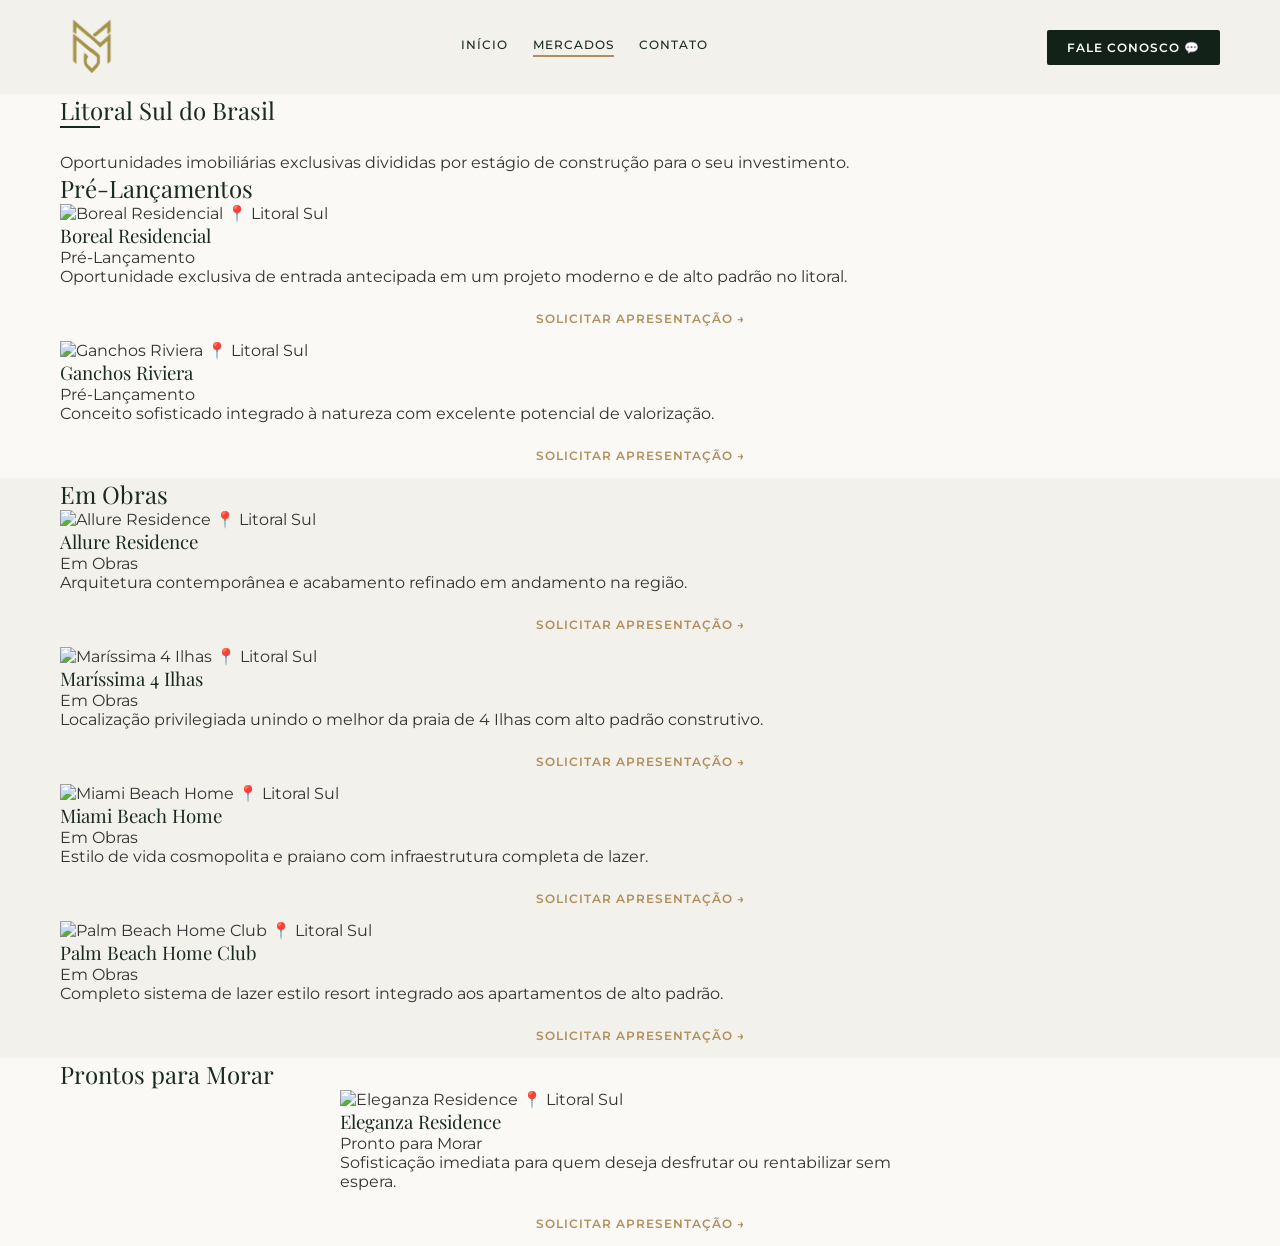
==== litoral-sul.html @ 31ba8c6b "litoral-sul.html" ====
<!DOCTYPE html>
<html lang="pt-BR">
<head>
    <meta charset="UTF-8">
    <meta name="viewport" content="width=device-width, initial-scale=1.0">
    <title>Litoral Sul do Brasil | Santa Mali</title>
    <link href="https://fonts.googleapis.com/css2?family=Playfair+Display:ital,wght@0,400;0,600;1,400&family=Montserrat:wght@400;500;600&display=swap" rel="stylesheet">
    <link rel="stylesheet" href="style.css">
</head>
<body>

    <!-- CABEÇALHO -->
    <header class="navbar">
        <div class="container nav-container">
            <a href="index.html"><img src="logo-novo.png" alt="Santa Mali" class="logo"></a>
            <nav class="nav-links">
                <a href="index.html">INÍCIO</a>
                <a href="#" class="active">MERCADOS</a>
                <a href="#formulario">CONTATO</a>
            </nav>
            <a href="https://wa.me/5511999999999" target="_blank" class="btn-dark btn-small">FALE CONOSCO 💬</a>
        </div>
    </header>

    <!-- TÍTULO DA PÁGINA -->
    <section class="pagina-header">
        <div class="container">
            <h1>Litoral Sul do Brasil</h1>
            <hr class="linha-curta">
            <p>Oportunidades imobiliárias exclusivas divididas por estágio de construção para o seu investimento.</p>
        </div>
    </section>

    <!-- CATEGORIA: PRÉ-LANÇAMENTOS -->
    <section class="empreendimentos-section">
        <div class="container">
            <h2 class="categoria-titulo">Pré-Lançamentos</h2>
            <div class="empreendimentos-grid">
                
                <!-- Boreal Residencial -->
                <div class="empreendimento-card">
                    <div class="empreendimento-img-wrapper">
                        <img src="boreal-residencial.jpg" alt="Boreal Residencial">
                        <span class="tag-localizacao">📍 Litoral Sul</span>
                    </div>
                    <div class="empreendimento-info">
                        <h3>Boreal Residencial</h3>
                        <p class="subtitulo-local">Pré-Lançamento</p>
                        <p class="descricao">Oportunidade exclusiva de entrada antecipada em um projeto moderno e de alto padrão no litoral.</p>
                        <a href="https://wa.me/5511999999999" target="_blank" class="btn-outline btn-full">SOLICITAR APRESENTAÇÃO →</a>
                    </div>
                </div>

                <!-- Ganchos Riviera -->
                <div class="empreendimento-card">
                    <div class="empreendimento-img-wrapper">
                        <img src="ganchos-riviera.jpg" alt="Ganchos Riviera">
                        <span class="tag-localizacao">📍 Litoral Sul</span>
                    </div>
                    <div class="empreendimento-info">
                        <h3>Ganchos Riviera</h3>
                        <p class="subtitulo-local">Pré-Lançamento</p>
                        <p class="descricao">Conceito sofisticado integrado à natureza com excelente potencial de valorização.</p>
                        <a href="https://wa.me/5511999999999" target="_blank" class="btn-outline btn-full">SOLICITAR APRESENTAÇÃO →</a>
                    </div>
                </div>

            </div>
        </div>
    </section>

    <!-- CATEGORIA: EM OBRAS -->
    <section class="empreendimentos-section" style="background-color: #f3f1eb;">
        <div class="container">
            <h2 class="categoria-titulo">Em Obras</h2>
            <div class="empreendimentos-grid">
                
                <!-- Allure Residence -->
                <div class="empreendimento-card">
                    <div class="empreendimento-img-wrapper">
                        <img src="allure-residence.jpg" alt="Allure Residence">
                        <span class="tag-localizacao">📍 Litoral Sul</span>
                    </div>
                    <div class="empreendimento-info">
                        <h3>Allure Residence</h3>
                        <p class="subtitulo-local">Em Obras</p>
                        <p class="descricao">Arquitetura contemporânea e acabamento refinado em andamento na região.</p>
                        <a href="https://wa.me/5511999999999" target="_blank" class="btn-outline btn-full">SOLICITAR APRESENTAÇÃO →</a>
                    </div>
                </div>

                <!-- Maríssima 4 Ilhas -->
                <div class="empreendimento-card">
                    <div class="empreendimento-img-wrapper">
                        <img src="marissima-4-ilhas.jpg" alt="Maríssima 4 Ilhas">
                        <span class="tag-localizacao">📍 Litoral Sul</span>
                    </div>
                    <div class="empreendimento-info">
                        <h3>Maríssima 4 Ilhas</h3>
                        <p class="subtitulo-local">Em Obras</p>
                        <p class="descricao">Localização privilegiada unindo o melhor da praia de 4 Ilhas com alto padrão construtivo.</p>
                        <a href="https://wa.me/5511999999999" target="_blank" class="btn-outline btn-full">SOLICITAR APRESENTAÇÃO →</a>
                    </div>
                </div>

                <!-- Miami Beach Home -->
                <div class="empreendimento-card">
                    <div class="empreendimento-img-wrapper">
                        <img src="miami-beach-home.jpg" alt="Miami Beach Home">
                        <span class="tag-localizacao">📍 Litoral Sul</span>
                    </div>
                    <div class="empreendimento-info">
                        <h3>Miami Beach Home</h3>
                        <p class="subtitulo-local">Em Obras</p>
                        <p class="descricao">Estilo de vida cosmopolita e praiano com infraestrutura completa de lazer.</p>
                        <a href="https://wa.me/5511999999999" target="_blank" class="btn-outline btn-full">SOLICITAR APRESENTAÇÃO →</a>
                    </div>
                </div>

                <!-- Palm Beach Home Club -->
                <div class="empreendimento-card">
                    <div class="empreendimento-img-wrapper">
                        <img src="palm-beach-home-club.jpg" alt="Palm Beach Home Club">
                        <span class="tag-localizacao">📍 Litoral Sul</span>
                    </div>
                    <div class="empreendimento-info">
                        <h3>Palm Beach Home Club</h3>
                        <p class="subtitulo-local">Em Obras</p>
                        <p class="descricao">Completo sistema de lazer estilo resort integrado aos apartamentos de alto padrão.</p>
                        <a href="https://wa.me/5511999999999" target="_blank" class="btn-outline btn-full">SOLICITAR APRESENTAÇÃO →</a>
                    </div>
                </div>

            </div>
        </div>
    </section>

    <!-- CATEGORIA: PRONTOS PARA MORAR -->
    <section class="empreendimentos-section">
        <div class="container">
            <h2 class="categoria-titulo">Prontos para Morar</h2>
            <div class="empreendimentos-grid" style="max-width: 600px; margin: 0 auto;">
                
                <!-- Eleganza Residence -->
                <div class="empreendimento-card">
                    <div class="empreendimento-img-wrapper">
                        <img src="eleganza-residence.jpg" alt="Eleganza Residence">
                        <span class="tag-localizacao">📍 Litoral Sul</span>
                    </div>
                    <div class="empreendimento-info">
                        <h3>Eleganza Residence</h3>
                        <p class="subtitulo-local">Pronto para Morar</p>
                        <p class="descricao">Sofisticação imediata para quem deseja desfrutar ou rentabilizar sem espera.</p>
                        <a href="https://wa.me/5511999999999" target="_blank" class="btn-outline btn-full">SOLICITAR APRESENTAÇÃO →</a>
                    </div>
                </div>

            </div>
        </div>
    </section>

</body>
</html>
---- style.css ----
/* --- RESET E VARIÁVEIS --- */
:root {
    --verde-escuro: #122219;
    --dourado: #b18e5a;
    --bege-claro: #f3f1eb;
    --bege-fundo: #faf9f6;
    --texto-escuro: #192a20;
    --texto-cinza: #333333;
    --branco: #ffffff;
}

html {
    scroll-behavior: smooth;
}

* {
    margin: 0;
    padding: 0;
    box-sizing: border-box;
}

body {
    font-family: 'Montserrat', sans-serif;
    background-color: var(--bege-fundo);
    color: var(--texto-cinza);
    overflow-x: hidden;
}

h1, h2, h3, h4 {
    font-family: 'Playfair Display', serif;
    color: var(--texto-escuro);
    font-weight: normal;
}

.container {
    max-width: 1200px;
    margin: 0 auto;
    padding: 0 20px;
}

/* --- BARRA SUPERIOR --- */
.top-bar {
    background-color: var(--verde-escuro);
    color: var(--branco);
    text-align: center;
    padding: 10px;
    font-size: 11px;
    letter-spacing: 0.5px;
}
.icon-globe { color: var(--dourado); margin-right: 5px; }
.destaque-top { border-bottom: 1px solid var(--dourado); }

/* --- MENU (NAVBAR) --- */
.navbar {
    background-color: var(--bege-claro);
    padding: 15px 0;
}
.nav-container {
    display: flex;
    justify-content: space-between;
    align-items: center;
}
.logo { 
    height: 60px;
    width: auto;
}
.nav-links {
    display: flex;
    gap: 25px;
}
.nav-links a {
    text-decoration: none;
    color: var(--texto-escuro);
    font-size: 12px;
    font-weight: 500;
    letter-spacing: 1px;
}
.nav-links a.active {
    border-bottom: 2px solid var(--dourado);
    padding-bottom: 3px;
}

/* --- BOTÕES --- */
.btn-dark {
    background-color: var(--verde-escuro);
    color: var(--branco);
    padding: 15px 30px;
    text-decoration: none;
    font-size: 12px;
    font-weight: 600;
    letter-spacing: 1px;
    transition: 0.3s;
    border-radius: 2px;
    display: inline-block;
}
.btn-dark:hover { background-color: #000; }

.btn-small { padding: 10px 20px; }

.btn-outline {
    background-color: transparent;
    color: var(--dourado);
    border: 1px solid var(--dourado);
    padding: 15px 30px;
    text-decoration: none;
    font-size: 12px;
    font-weight: 600;
    letter-spacing: 1px;
    transition: 0.3s;
    border-radius: 2px;
    display: inline-block;
}
.btn-outline:hover {
    background-color: var(--dourado);
    color: var(--branco);
}

/* --- SEÇÃO PRINCIPAL (HERO) --- */
.hero {
    background: linear-gradient(90deg, var(--bege-fundo) 5%, rgba(250, 249, 246, 0.8) 25%, transparent 50%), url('fundo-claro.jpg') center/cover no-repeat;
    position: relative;
    min-height: 85vh;
    display: flex;
    flex-direction: column;
    justify-content: center;
}
.hero-container {
    max-width: 1400px; 
    width: 100%;
    margin: 0 auto;
    padding-left: 4%; 
}
.hero-content {
    max-width: 650px;
    padding-bottom: 80px; 
}
.hero h1 {
    font-size: 72px;
    line-height: 1.05;
    margin-bottom: 10px;
}
.ponto-dourado { color: var(--dourado); }
.linha-curta {
    width: 40px;
    border: none;
    border-top: 2px solid var(--texto-escuro);
    margin-bottom: 25px;
}
.hero p {
    font-size: 19px;
    line-height: 1.6;
    margin-bottom: 40px;
    color: var(--texto-escuro);
}
.destaque-texto { color: var(--dourado); font-weight: 600; }
.hero-buttons {
    display: flex;
    gap: 15px;
}

/* --- PAÍSES NO RODAPÉ DO HERO --- */
.hero-countries {
    position: absolute;
    bottom: 0;
    width: 100%;
    background: linear-gradient(to top, rgba(18, 34, 25, 0.9), rgba(18, 34, 25, 0));
    padding: 50px 0 25px 0;
}
.countries-container {
    display: flex;
    justify-content: space-between;
    align-items: center;
}
.country-item {
    display: flex;
    align-items: center;
    gap: 15px;
    flex: 1;
    justify-content: center;
}
.bandeira {
    width: 32px;
    border-radius: 2px;
    box-shadow: 0 2px 4px rgba(0,0,0,0.3);
}
.country-item h4 {
    color: var(--branco);
    font-size: 14px;
    font-family: 'Montserrat', sans-serif;
    font-weight: 600;
    margin-bottom: 5px;
    letter-spacing: 1px;
}
.country-item p {
    font-size: 12px;
    line-height: 1.4;
    color: #e0e0e0;
}
.divisor {
    width: 1px;
    height: 40px;
    background-color: rgba(255,255,255,0.2);
}

/* --- SEÇÃO DIFERENCIAIS --- */
.features {
    background-color: var(--bege-fundo);
    padding: 80px 0;
}
.features-container {
    display: flex;
    justify-content: space-between;
    gap: 40px;
}
.feature-box {
    flex: 1;
    text-align: left;
}
.feature-icon {
    width: 65px;
    height: 65px;
    border: 1px solid var(--dourado);
    border-radius: 50%;
    display: flex;
    align-items: center;
    justify-content: center;
    font-size: 24px;
    color: var(--dourado);
    margin-bottom: 20px;
}
.feature-box h4 {
    font-size: 15px;
    font-family: 'Montserrat', sans-serif;
    font-weight: 600;
    margin-bottom: 15px;
    letter-spacing: 0.5px;
    color: var(--texto-escuro);
}
.feature-box p {
    font-size: 13px;
    line-height: 1.6;
}

/* --- SEÇÃO DE FORMULÁRIO / CONTATO --- */
.contato-section {
    background-color: var(--bege-claro);
    padding: 80px 0;
}
.contato-container {
    display: flex;
    gap: 60px;
    align-items: center;
    background-color: var(--branco);
    padding: 50px 60px;
    border-radius: 4px;
    box-shadow: 0 15px 40px rgba(0,0,0,0.04);
}
.contato-texto {
    flex: 1;
}
.contato-texto h2 {
    font-size: 38px;
    margin-bottom: 15px;
}
.contato-form {
    flex: 1;
    width: 100%;
}
.contato-form form {
    display: flex;
    flex-direction: column;
    gap: 15px;
}
.contato-form input, .contato-form select {
    padding: 16px;
    border: 1px solid #ddd;
    border-radius: 2px;
    font-family: 'Montserrat', sans-serif;
    font-size: 13px;
    color: var(--texto-escuro);
    outline: none;
    background-color: #fcfcfc;
    transition: 0.3s;
}
.contato-form input:focus, .contato-form select:focus {
    border-color: var(--dourado);
    background-color: var(--branco);
}
.btn-full {
    width: 100%;
    margin-top: 10px;
    text-align: center;
    cursor: pointer;
    border: none;
}

/* Responsividade Básica */
@media (max-width: 768px) {
    .contato-container {
        flex-direction: column;
        padding: 40px 20px;
        gap: 30px;
    }
    .hero-container {
        padding-left: 20px;
        padding-right: 20px;
    }
    .features-container, .countries-container {
        flex-direction: column;
    }
}
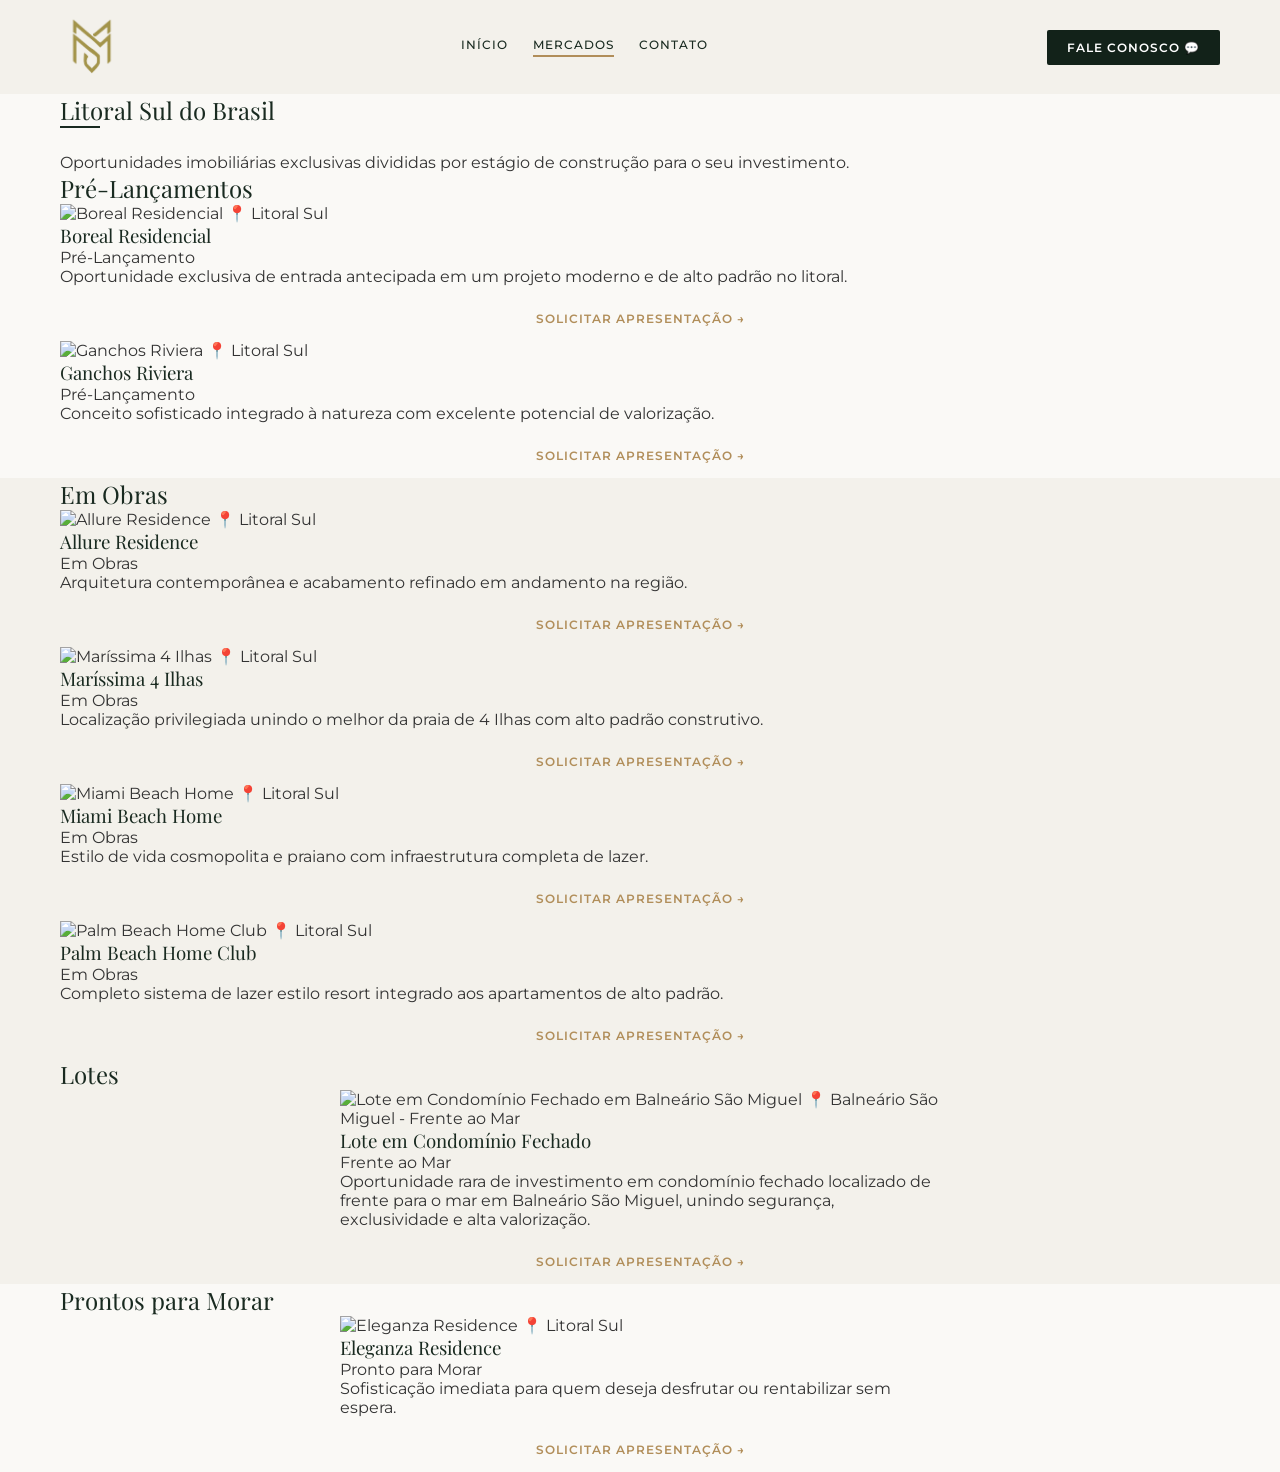
==== commit 8eb53ebc: "litoral-sul.html" ====
--- a/litoral-sul.html
+++ b/litoral-sul.html
@@ -134,7 +134,32 @@
             </div>
         </div>
     </section>
+    
+<!-- CATEGORIA: LOTES -->
+    <section class="empreendimentos-section" style="background-color: var(--bege-claro);">
+        <div class="container">
+            <h2 class="categoria-titulo">Lotes</h2>
+            <div class="empreendimentos-grid" style="max-width: 600px; margin: 0 auto;">
+                
+                <!-- Lote Condomínio Fechado Balneário São Miguel -->
+                <div class="empreendimento-card">
+                    <div class="empreendimento-img-wrapper">
+                        <!-- Lembre-se de subir a foto com este mesmo nome no GitHub -->
+                        <img src="lote-balneario-sao-miguel.jpg" alt="Lote em Condomínio Fechado em Balneário São Miguel">
+                        <span class="tag-localizacao">📍 Balneário São Miguel - Frente ao Mar</span>
+                    </div>
+                    <div class="empreendimento-info">
+                        <h3>Lote em Condomínio Fechado</h3>
+                        <p class="subtitulo-local">Frente ao Mar</p>
+                        <p class="descricao">Oportunidade rara de investimento em condomínio fechado localizado de frente para o mar em Balneário São Miguel, unindo segurança, exclusividade e alta valorização.</p>
+                        <a href="https://wa.me/5511999999999" target="_blank" class="btn-outline btn-full">SOLICITAR APRESENTAÇÃO →</a>
+                    </div>
+                </div>
 
+            </div>
+        </div>
+    </section>
+    
     <!-- CATEGORIA: PRONTOS PARA MORAR -->
     <section class="empreendimentos-section">
         <div class="container">
--- a/style.css
+++ b/style.css
@@ -309,3 +309,13 @@
         flex-direction: column;
     }
 }
+/* --- ESTILO DOS BOTÕES DE PAÍSES NO HERO --- */
+.hero-countries a.country-item {
+    text-decoration: none;
+    cursor: pointer;
+    transition: transform 0.3s ease, opacity 0.3s ease;
+}
+.hero-countries a.country-item:hover {
+    transform: translateY(-3px);
+    opacity: 0.85;
+}
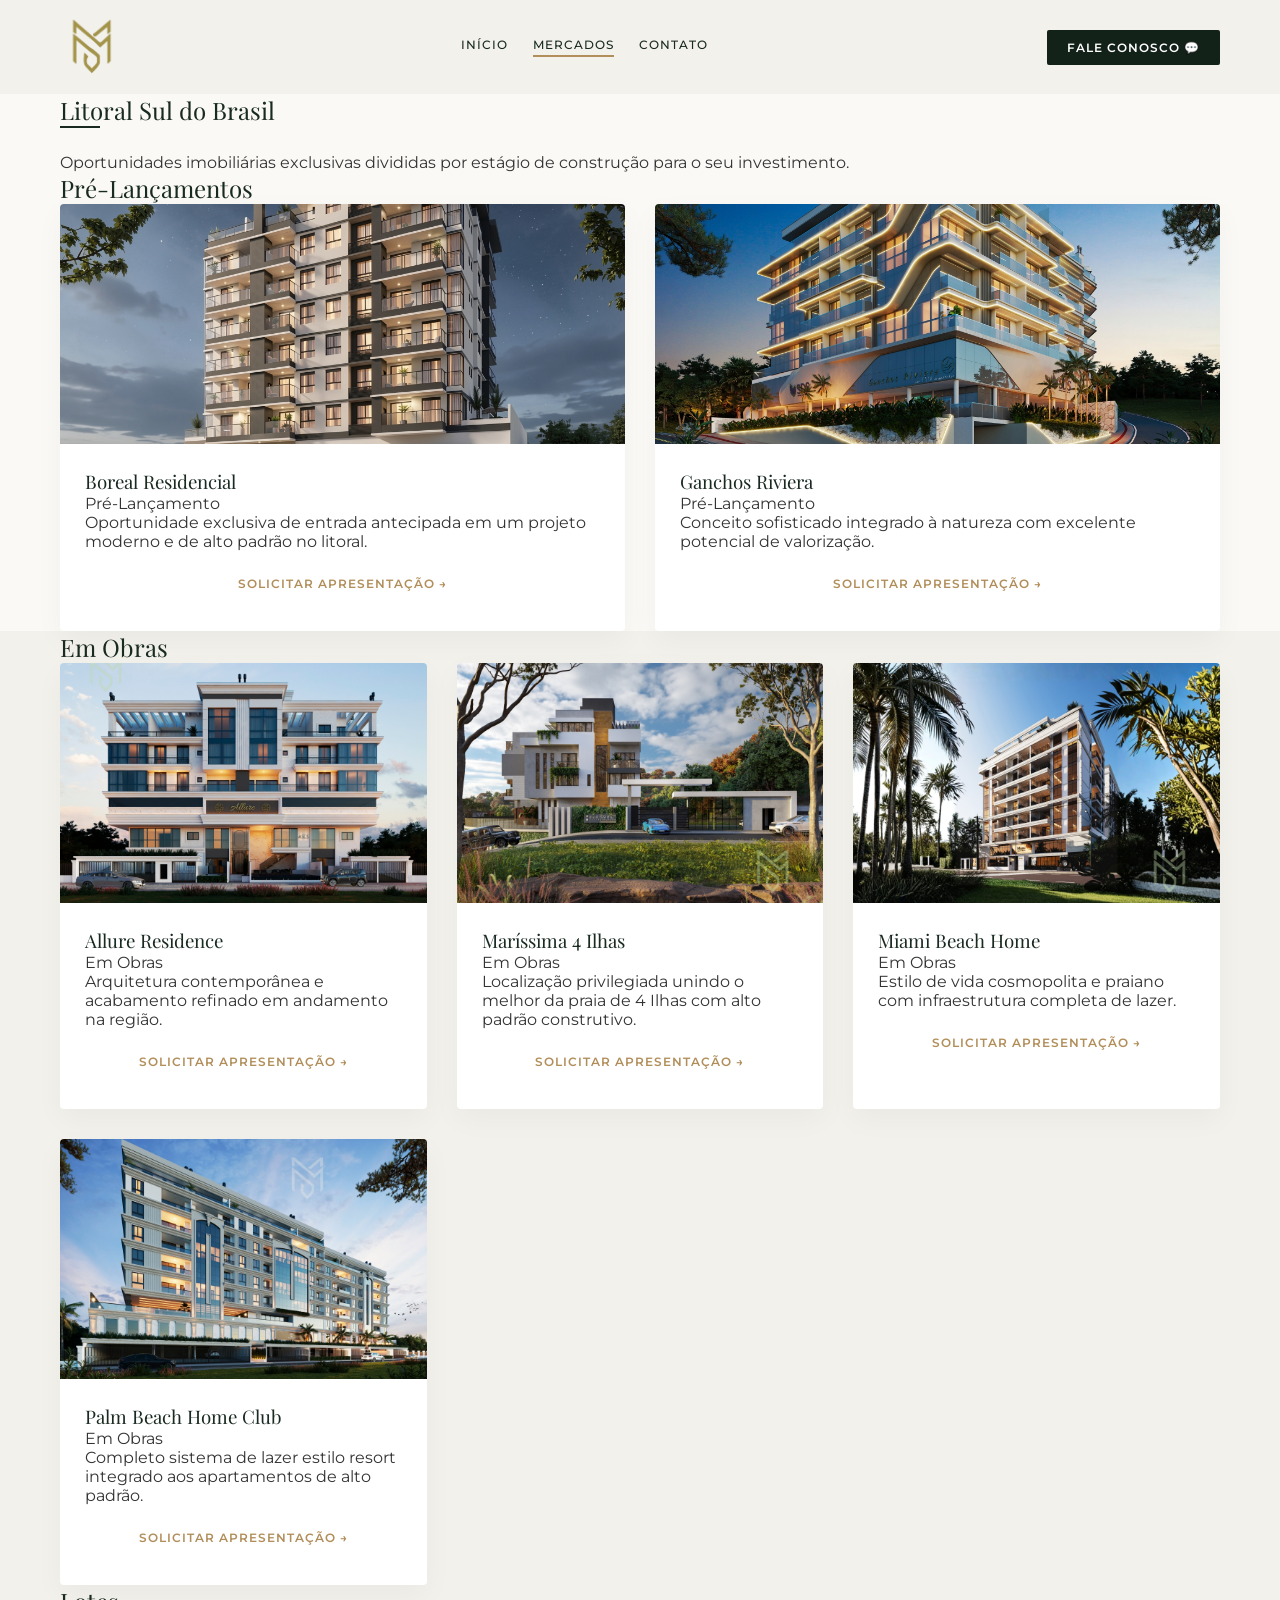
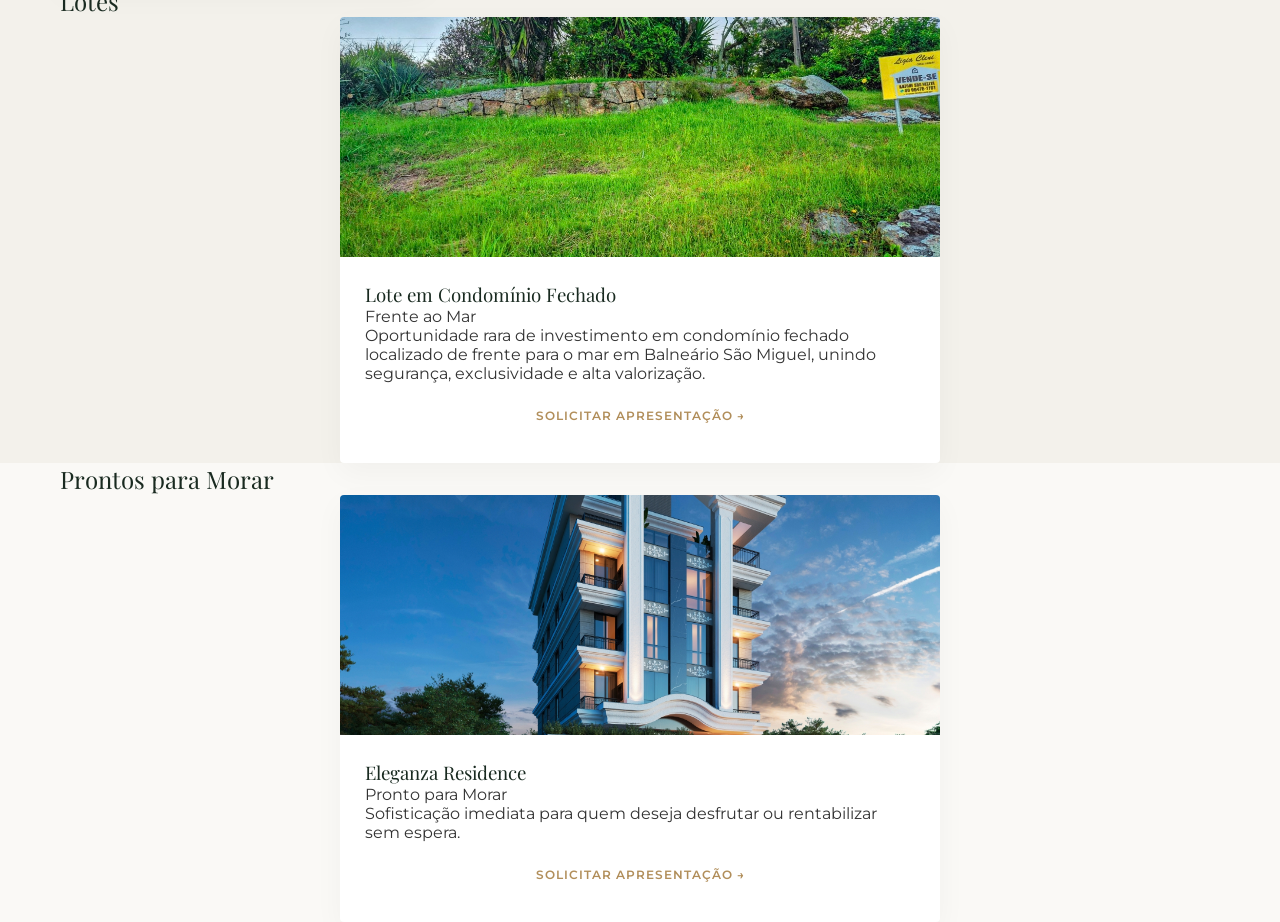
==== commit e3fd96af: "litoral-sul.html" ====
--- a/litoral-sul.html
+++ b/litoral-sul.html
@@ -18,7 +18,7 @@
                 <a href="#" class="active">MERCADOS</a>
                 <a href="#formulario">CONTATO</a>
             </nav>
-            <a href="https://wa.me/5511999999999" target="_blank" class="btn-dark btn-small">FALE CONOSCO 💬</a>
+            <a href="https://wa.me/5548992104003" target="_blank" class="btn-dark btn-small">FALE CONOSCO 💬</a>
         </div>
     </header>
 
@@ -47,7 +47,7 @@
                         <h3>Boreal Residencial</h3>
                         <p class="subtitulo-local">Pré-Lançamento</p>
                         <p class="descricao">Oportunidade exclusiva de entrada antecipada em um projeto moderno e de alto padrão no litoral.</p>
-                        <a href="https://wa.me/5511999999999" target="_blank" class="btn-outline btn-full">SOLICITAR APRESENTAÇÃO →</a>
+                       <a href="https://wa.me/5548992104003" target="_blank" class="btn-outline btn-full">SOLICITAR APRESENTAÇÃO →</a>
                     </div>
                 </div>
 
@@ -61,7 +61,7 @@
                         <h3>Ganchos Riviera</h3>
                         <p class="subtitulo-local">Pré-Lançamento</p>
                         <p class="descricao">Conceito sofisticado integrado à natureza com excelente potencial de valorização.</p>
-                        <a href="https://wa.me/5511999999999" target="_blank" class="btn-outline btn-full">SOLICITAR APRESENTAÇÃO →</a>
+                     <a href="https://wa.me/5548992104003" target="_blank" class="btn-outline btn-full">SOLICITAR APRESENTAÇÃO →</a>
                     </div>
                 </div>
 
@@ -85,7 +85,7 @@
                         <h3>Allure Residence</h3>
                         <p class="subtitulo-local">Em Obras</p>
                         <p class="descricao">Arquitetura contemporânea e acabamento refinado em andamento na região.</p>
-                        <a href="https://wa.me/5511999999999" target="_blank" class="btn-outline btn-full">SOLICITAR APRESENTAÇÃO →</a>
+                        <a href="https://wa.me/5548992104003" target="_blank" class="btn-outline btn-full">SOLICITAR APRESENTAÇÃO →</a>
                     </div>
                 </div>
 
@@ -99,7 +99,7 @@
                         <h3>Maríssima 4 Ilhas</h3>
                         <p class="subtitulo-local">Em Obras</p>
                         <p class="descricao">Localização privilegiada unindo o melhor da praia de 4 Ilhas com alto padrão construtivo.</p>
-                        <a href="https://wa.me/5511999999999" target="_blank" class="btn-outline btn-full">SOLICITAR APRESENTAÇÃO →</a>
+                        <a href="https://wa.me/5548992104003" target="_blank" class="btn-outline btn-full">SOLICITAR APRESENTAÇÃO →</a>
                     </div>
                 </div>
 
@@ -113,7 +113,7 @@
                         <h3>Miami Beach Home</h3>
                         <p class="subtitulo-local">Em Obras</p>
                         <p class="descricao">Estilo de vida cosmopolita e praiano com infraestrutura completa de lazer.</p>
-                        <a href="https://wa.me/5511999999999" target="_blank" class="btn-outline btn-full">SOLICITAR APRESENTAÇÃO →</a>
+                        <a href="https://wa.me/5548992104003" target="_blank" class="btn-outline btn-full">SOLICITAR APRESENTAÇÃO →</a>
                     </div>
                 </div>
 
@@ -127,7 +127,7 @@
                         <h3>Palm Beach Home Club</h3>
                         <p class="subtitulo-local">Em Obras</p>
                         <p class="descricao">Completo sistema de lazer estilo resort integrado aos apartamentos de alto padrão.</p>
-                        <a href="https://wa.me/5511999999999" target="_blank" class="btn-outline btn-full">SOLICITAR APRESENTAÇÃO →</a>
+                        <a href="https://wa.me/5548992104003" target="_blank" class="btn-outline btn-full">SOLICITAR APRESENTAÇÃO →</a>
                     </div>
                 </div>
 
@@ -152,7 +152,7 @@
                         <h3>Lote em Condomínio Fechado</h3>
                         <p class="subtitulo-local">Frente ao Mar</p>
                         <p class="descricao">Oportunidade rara de investimento em condomínio fechado localizado de frente para o mar em Balneário São Miguel, unindo segurança, exclusividade e alta valorização.</p>
-                        <a href="https://wa.me/5511999999999" target="_blank" class="btn-outline btn-full">SOLICITAR APRESENTAÇÃO →</a>
+                        <a href="https://wa.me/5548992104003" target="_blank" class="btn-outline btn-full">SOLICITAR APRESENTAÇÃO →</a>
                     </div>
                 </div>
 
@@ -176,7 +176,7 @@
                         <h3>Eleganza Residence</h3>
                         <p class="subtitulo-local">Pronto para Morar</p>
                         <p class="descricao">Sofisticação imediata para quem deseja desfrutar ou rentabilizar sem espera.</p>
-                        <a href="https://wa.me/5511999999999" target="_blank" class="btn-outline btn-full">SOLICITAR APRESENTAÇÃO →</a>
+                        <a href="https://wa.me/5548992104003" target="_blank" class="btn-outline btn-full">SOLICITAR APRESENTAÇÃO →</a>
                     </div>
                 </div>
 
--- a/style.css
+++ b/style.css
@@ -319,3 +319,109 @@
     transform: translateY(-3px);
     opacity: 0.85;
 }
+/* --- CORREÇÃO DA GRADE E DAS IMAGENS DO LITORAL SUL --- */
+.empreendimentos-grid {
+    display: grid;
+    grid-template-columns: repeat(auto-fit, minmax(320px, 1fr));
+    gap: 30px;
+    max-width: 1200px;
+    margin: 0 auto;
+}
+
+.empreendimento-card {
+    background-color: var(--branco);
+    border-radius: 4px;
+    overflow: hidden;
+    box-shadow: 0 10px 30px rgba(0,0,0,0.04);
+    display: flex;
+    flex-direction: column;
+}
+
+.empreendimento-img-wrapper {
+    position: relative;
+    width: 100%;
+    height: 240px; /* Trava a altura exata da foto para não esticar */
+    overflow: hidden;
+}
+
+.empreendimento-img-wrapper img {
+    width: 100%;
+    height: 100%;
+    object-fit: cover; /* Mantém a proporção sem distorcer */
+}
+
+.empreendimento-info {
+    padding: 25px;
+    display: flex;
+    flex-direction: column;
+    flex-grow: 1;
+}
+/* --- RESPONSIVIDADE PARA CELULARES --- */
+@media (max-width: 768px) {
+    /* Menu e Topo */
+    .nav-container {
+        flex-direction: column;
+        gap: 15px;
+    }
+    .nav-links {
+        display: none; /* Oculta o menu longo no celular para não poluir (ou deixa empilhado) */
+    }
+    
+    /* Seção Principal (Hero) */
+    .hero {
+        min-height: auto;
+        padding-bottom: 20px;
+    }
+    .hero-container {
+        padding-left: 20px;
+        padding-right: 20px;
+        padding-top: 40px;
+    }
+    .hero h1 {
+        font-size: 40px; /* Reduz o título principal para caber na tela do celular */
+        line-height: 1.1;
+    }
+    .hero p {
+        font-size: 16px;
+    }
+    .hero-buttons {
+        flex-direction: column;
+        gap: 10px;
+    }
+    .hero-buttons a {
+        text-align: center;
+    }
+
+    /* Barra de Países no Hero */
+    .hero-countries {
+        position: relative;
+        background: var(--verde-escuro);
+        padding: 30px 0;
+    }
+    .countries-container {
+        flex-direction: column;
+        gap: 20px;
+    }
+    .divisor {
+        width: 100%;
+        height: 1px;
+        background-color: rgba(255,255,255,0.1);
+    }
+
+    /* Grade de Empreendimentos e Lotes */
+    .empreendimentos-grid {
+        grid-template-columns: 1fr; /* Força 1 card por linha no celular */
+        gap: 20px;
+        padding: 0 15px;
+    }
+
+    /* Seção de Formulário / Contato */
+    .contato-container {
+        flex-direction: column;
+        padding: 30px 20px;
+        gap: 20px;
+    }
+    .contato-texto h2 {
+        font-size: 28px;
+    }
+}
